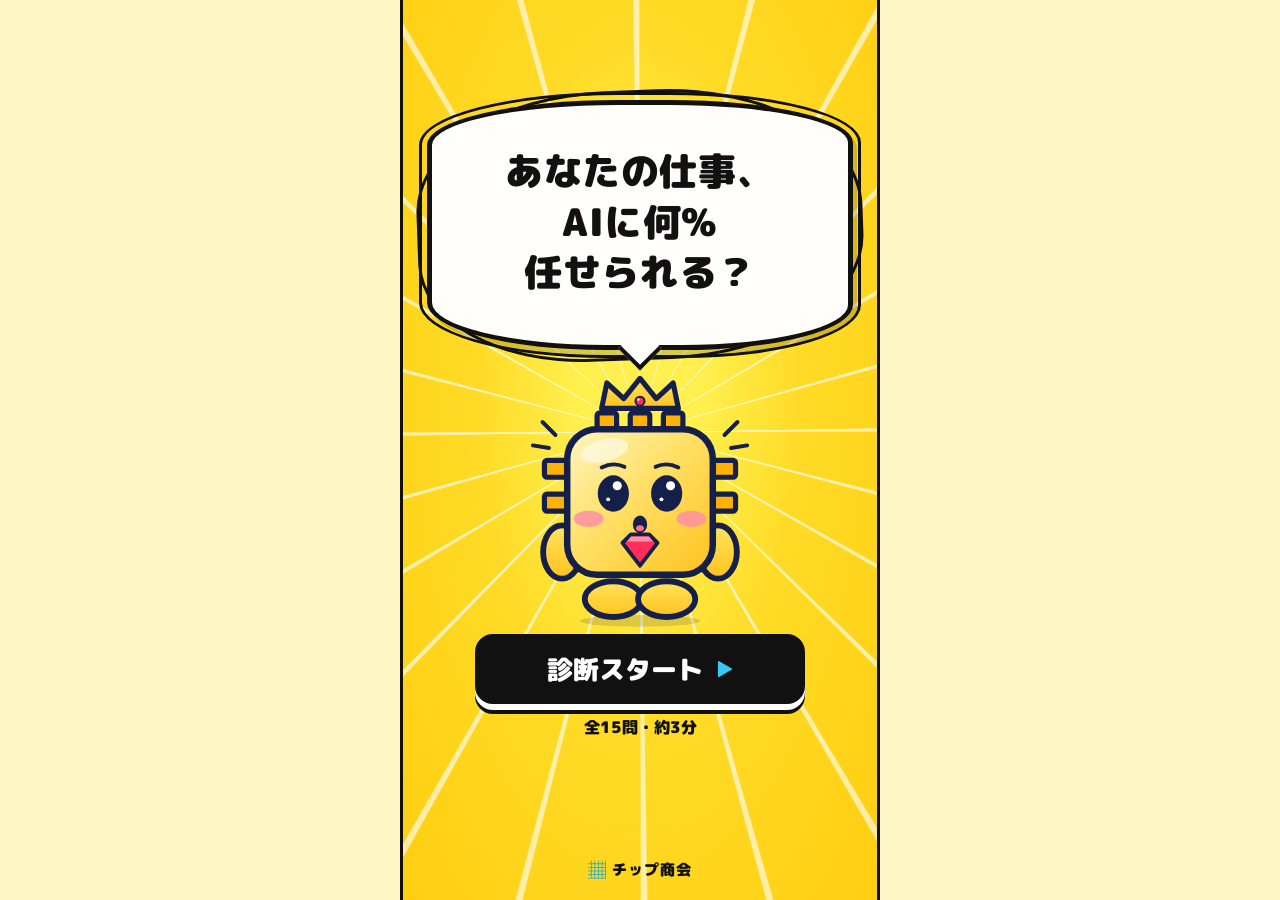
==== index.html @ 4c9c1ad2 "Add AI shindan app and project assets" ====
<!doctype html>
<html lang="ja">
  <head>
    <meta charset="utf-8">
    <meta name="viewport" content="width=device-width, initial-scale=1">
    <meta name="theme-color" content="#ffd928">
    <meta name="description" content="あなたの仕事、AIに何%任せられる？チップ商会のネタ診断。">
    <title>あなたの仕事、AIに何%任せられる？ | チップ商会</title>
    <link rel="preconnect" href="https://fonts.googleapis.com">
    <link rel="preconnect" href="https://fonts.gstatic.com" crossorigin>
    <link href="https://fonts.googleapis.com/css2?family=M+PLUS+Rounded+1c:wght@500;700;800;900&display=swap" rel="stylesheet">
    <link rel="stylesheet" href="css/style.css">
    <script src="js/data.js" defer></script>
    <script src="js/app.js" defer></script>
  </head>
  <body>
    <main class="app-frame" aria-live="polite">
      <section class="screen screen--top is-active" id="screen-top" aria-labelledby="top-title">
        <div class="burst burst--top" aria-hidden="true"></div>
        <div class="screen-content top-content">
          <div class="speech speech--hero">
            <h1 id="top-title">あなたの仕事、<br>AIに何%<br>任せられる？</h1>
          </div>
          <img class="character character--top" src="assets/chip_surprised.svg" alt="びっくりしたチップくん">
          <div class="top-actions">
            <button class="button button--start" type="button" data-go="jobs">診断スタート <span aria-hidden="true">▶</span></button>
            <p class="duration">全15問・約3分</p>
          </div>
        </div>
        <p class="brand"><span class="brand-chip" aria-hidden="true">▦</span> チップ商会</p>
      </section>

      <section class="screen screen--jobs" id="screen-jobs" aria-labelledby="jobs-title" hidden>
        <div class="screen-content">
          <header class="screen-header">
            <div class="speech speech--header"><h1 id="jobs-title">まずはあなたの<br>職種を教えて</h1></div>
          </header>
          <div class="job-grid" id="job-list" aria-label="職種を選択"></div>
          <p class="brand brand--bottom"><span class="brand-chip" aria-hidden="true">▦</span> チップ商会</p>
        </div>
      </section>

      <section class="screen screen--question" id="screen-question" aria-labelledby="question-title" hidden>
        <div class="screen-content question-content">
          <div class="progress-wrap">
            <span class="progress-label">質問</span>
            <div class="progress-track" id="question-progress" role="progressbar" aria-label="診断の進捗" aria-valuemin="0" aria-valuemax="15" aria-valuenow="1"><span class="progress-fill" id="progress-fill"></span></div>
            <span class="progress-count"><span id="question-number">1</span> <i>/ 15</i></span>
            <img class="character character--thinking" src="assets/chip_thinking.svg" alt="考えるチップくん">
          </div>
          <div class="question-panel">
            <p class="question-kicker">QUESTION <span>01</span></p>
            <h1 id="question-title"></h1>
            <span class="panel-star panel-star--one" aria-hidden="true">✦</span>
            <span class="panel-star panel-star--two" aria-hidden="true">✦</span>
          </div>
          <div class="answer-list" id="answer-list" aria-label="回答を選択"></div>
          <button class="button button--back" id="back-question" type="button"><span aria-hidden="true">←</span> ひとつ戻る</button>
          <p class="brand"><span class="brand-chip" aria-hidden="true">▦</span> チップ商会</p>
        </div>
      </section>

      <section class="screen screen--result" id="screen-result" aria-labelledby="result-title" hidden>
        <div class="screen-content result-content">
          <p class="result-intro" id="result-title">あなたの仕事、<br>AIに任せられるのは…</p>
          <div class="result-number" id="result-percentage" aria-label="結果を計算中"><span>0</span><small>%</small></div>
          <div class="speech speech--result" id="result-type-bubble"><h1 id="result-type-title"></h1></div>
          <img class="character character--happy" src="assets/chip_happy.svg" alt="うれしそうなチップくん">
          <div class="result-card result-card--type">
            <p class="card-eyebrow">診断タイプ</p>
            <p class="card-lead" id="result-type-message"></p>
          </div>
          <div class="result-card result-card--job">
            <p class="job-message" id="job-message"></p>
          </div>
          <p class="disclaimer">この診断はネタです。科学的な根拠はありません。</p>
          <button class="button button--again" type="button" data-go="top">もう一度診断 <span aria-hidden="true">↻</span></button>
          <p class="brand"><span class="brand-chip" aria-hidden="true">▦</span> チップ商会</p>
        </div>
      </section>
    </main>
  </body>
</html>
---- css/style.css ----
:root {
  color-scheme: light;
  --yellow: #ffdb27;
  --yellow-deep: #ffc914;
  --ink: #111111;
  --paper: #fffefa;
  --blue: #39c7f4;
  --blue-deep: #0ba7df;
  --shadow: 0 5px 0 var(--ink);
  font-family: "M PLUS Rounded 1c", "Yu Gothic", "Meiryo", sans-serif;
  font-synthesis: none;
  text-rendering: optimizeLegibility;
}

* { box-sizing: border-box; }

html { min-width: 320px; background: var(--yellow); }

body {
  min-width: 320px;
  min-height: 100vh;
  margin: 0;
  color: var(--ink);
  background: #fff8c6;
}

button { font: inherit; }

.app-frame {
  position: relative;
  isolation: isolate;
  width: min(100%, 480px);
  min-height: 100svh;
  margin-inline: auto;
  overflow: hidden;
  border-inline: 3px solid var(--ink);
  background:
    repeating-conic-gradient(from -8deg at 50% 48%, transparent 0deg 7deg, rgb(255 255 255 / 62%) 7.2deg 7.8deg, transparent 8deg 15deg),
    radial-gradient(ellipse at 50% 43%, #fff04f 0 18%, var(--yellow) 48%, #ffce11 100%);
}

.app-frame::before,
.app-frame::after {
  position: fixed;
  z-index: -1;
  top: 0;
  bottom: 0;
  width: max(0px, calc((100vw - 480px) / 2));
  content: "";
  background: var(--yellow);
}

.app-frame::before { right: 100%; }
.app-frame::after { left: 100%; }

.screen {
  position: relative;
  min-height: 100svh;
  padding: 24px 18px 22px;
  overflow: hidden;
  animation: screen-in 340ms cubic-bezier(.2,.75,.25,1) both;
}

.screen[hidden] { display: none; }
.screen-content { position: relative; z-index: 1; display: flex; flex-direction: column; min-height: calc(100svh - 46px); }

.screen--top { padding: 18px 18px 80px; }
.screen--top .screen-content { min-height: calc(100svh - 98px); }
.screen--top > .brand { position: absolute; right: 18px; bottom: 17px; left: 18px; margin: 0; text-align: center; }
.top-content { align-items: center; justify-content: center; gap: 0; text-align: center; }

.speech {
  position: relative;
  display: grid;
  place-items: center;
  border: 5px solid var(--ink);
  color: var(--ink);
  background: var(--paper);
  box-shadow: 4px 5px 0 rgb(0 0 0 / 16%);
  text-align: center;
}

.speech::after {
  position: absolute;
  z-index: 1;
  bottom: -19px;
  left: 50%;
  width: 27px;
  height: 27px;
  border-right: 4px solid var(--ink);
  border-bottom: 4px solid var(--ink);
  background: var(--paper);
  content: "";
  transform: translateX(-50%) rotate(45deg);
}

.speech--hero {
  width: 100%;
  min-height: clamp(188px, 29svh, 250px);
  padding: 18px 8px 23px;
  border-radius: 45% 43% 40% 42% / 18% 17% 18% 19%;
  outline: 3px solid var(--ink);
  outline-offset: 5px;
}

.speech--hero::before {
  position: absolute;
  inset: -15px;
  z-index: -1;
  border: 3px solid var(--ink);
  border-radius: 43% 45% 44% 38%;
  content: "";
  transform: rotate(-2deg);
}

h1, p { margin-top: 0; }
.speech h1 { margin: 0; font-size: clamp(1.7rem, 7.8vw, 2.4rem); font-weight: 900; line-height: 1.32; letter-spacing: .015em; }

.character { display: block; object-fit: contain; }
.character--top { width: min(60vw, 260px); height: min(60vw, 260px); margin: 20px auto 4px; }
.character--thinking { grid-column: 4; grid-row: 1; width: 88px; height: 88px; align-self: center; }
.character--happy { width: clamp(104px, 32vw, 132px); height: clamp(104px, 32vw, 132px); margin: 16px auto 12px; }

.top-actions { width: 100%; margin-top: 0; }
.button {
  position: relative;
  display: inline-flex;
  align-items: center;
  justify-content: center;
  gap: 12px;
  min-height: 58px;
  padding: 12px 18px;
  border: 4px solid var(--ink);
  border-radius: 18px;
  color: white;
  background: var(--ink);
  box-shadow: 0 6px 0 white, 0 10px 0 var(--ink);
  font-size: 1.3rem;
  font-weight: 900;
  cursor: pointer;
  transition: transform 130ms ease, box-shadow 130ms ease, background 130ms ease;
}

.button:hover { transform: translateY(-2px); }
.button:active, .button.is-pressed { transform: translateY(4px) scale(.985); box-shadow: 0 2px 0 white, 0 5px 0 var(--ink); }
.button:focus-visible, .job-card:focus-visible, .answer-card:focus-visible { outline: 4px solid var(--blue-deep); outline-offset: 4px; }
.button--start { width: min(100%, 330px); min-height: 68px; font-size: 1.6rem; }
.button--start span { color: var(--blue); font-size: 1.2rem; }
.duration { margin: 12px 0 0; font-size: 1rem; font-weight: 900; }
.brand { margin: 19px 0 0; font-size: .96rem; font-weight: 900; letter-spacing: .06em; }
.brand-chip { color: var(--blue-deep); font-size: 1.2em; vertical-align: -1px; }

.screen--jobs { padding-top: 21px; }
.screen-header { position: relative; display: flex; align-items: center; justify-content: center; min-height: 124px; margin-bottom: 14px; }
.speech--header { width: 100%; min-height: 112px; padding: 12px 14px 16px; border-width: 4px; border-radius: 22px 25px 20px 25px; transform: rotate(-1deg); }
.speech--header::after { left: 70%; width: 19px; height: 19px; border-width: 3px; }
.speech--header h1 { font-size: clamp(1.25rem, 6vw, 1.8rem); line-height: 1.34; }
.job-grid { display: grid; grid-template-columns: repeat(2, minmax(0, 1fr)); gap: 10px; }
.job-card {
  display: flex;
  align-items: center;
  gap: 7px;
  min-width: 0;
  min-height: 58px;
  padding: 8px 9px;
  border: 3px solid var(--ink);
  border-radius: 12px;
  color: var(--ink);
  background: var(--paper);
  box-shadow: 0 4px 0 var(--ink);
  text-align: left;
  cursor: pointer;
  transition: transform 120ms ease, background 120ms ease, box-shadow 120ms ease;
}
.job-card:hover { background: #e8faff; transform: translateY(-2px); }
.job-card:active { box-shadow: 0 1px 0 var(--ink); transform: translateY(3px); }
.job-icon { display: grid; flex: 0 0 26px; place-items: center; width: 26px; color: var(--blue-deep); font-size: 1.25rem; font-weight: 900; text-align: center; }
.job-label { overflow-wrap: anywhere; font-size: clamp(.69rem, 3.15vw, .88rem); font-weight: 900; line-height: 1.3; }
.brand--bottom { margin-top: auto; padding-top: 19px; text-align: center; }

.screen--question { padding-top: 29px; }
.question-content { align-items: stretch; }
.progress-wrap { display: grid; grid-template-columns: auto minmax(0, 1fr) auto 88px; align-items: center; gap: 8px; margin: 0 2px 20px; }
.progress-label { font-size: .8rem; font-weight: 900; }
.progress-track { height: 18px; overflow: hidden; border: 3px solid var(--ink); border-radius: 99px; background: white; }
.progress-fill { display: block; width: 6.67%; height: 100%; border-radius: inherit; background: var(--blue); }
.progress-count { font-size: 1.45rem; font-weight: 900; white-space: nowrap; }
.progress-count i { font-size: .85rem; font-style: normal; }
.question-panel { position: relative; display: grid; place-items: center; min-height: 245px; margin: 0 3px 25px; padding: 39px 20px 25px; border: 4px solid var(--ink); background: var(--paper); box-shadow: 6px 6px 0 var(--blue); clip-path: polygon(2% 3%, 97% 0, 100% 8%, 98% 91%, 91% 96%, 5% 100%, 0 91%, 2% 14%); }
.question-kicker { position: absolute; top: 14px; left: 20px; margin: 0; color: #444; font-size: .74rem; font-weight: 900; letter-spacing: .16em; }
.question-kicker span { color: var(--blue-deep); }
.question-panel h1 { max-width: 300px; margin: 13px 0 0; font-size: clamp(1.55rem, 7vw, 2rem); font-weight: 900; line-height: 1.4; text-align: center; }
.panel-star { position: absolute; color: var(--blue); font-size: 1.65rem; -webkit-text-stroke: 1px var(--ink); }
.panel-star--one { top: 34px; right: 20px; }
.panel-star--two { bottom: 16px; left: 18px; font-size: 1rem; }
.answer-list { display: grid; gap: 12px; }
.answer-card { display: grid; grid-template-columns: 32px minmax(0, 1fr) 16px; align-items: center; gap: 9px; min-height: 61px; padding: 9px 13px; border: 3px solid var(--ink); border-radius: 18px; color: var(--ink); background: white; box-shadow: 0 5px 0 var(--blue), 0 8px 0 var(--ink); font-size: 1.02rem; font-weight: 900; text-align: left; cursor: pointer; transition: transform 120ms ease, box-shadow 120ms ease, background 120ms ease; }
.answer-card:hover { background: #f1fcff; transform: translateY(-2px); }
.answer-card:active, .answer-card.is-pressed { background: #e0f9ff; box-shadow: 0 1px 0 var(--blue), 0 4px 0 var(--ink); transform: translateY(4px) scale(.99); }
.answer-number { color: var(--blue-deep); font-size: .75rem; font-weight: 900; }
.answer-label { line-height: 1.4; }
.answer-arrow { color: var(--blue-deep); font-size: 1.7rem; line-height: 1; }
.button--back { align-self: center; min-height: 43px; margin-top: 21px; padding: 8px 13px; border-width: 3px; border-radius: 14px; color: var(--ink); background: white; box-shadow: 0 4px 0 var(--ink); font-size: .88rem; }
.question-content > .brand { margin-top: auto; padding-top: 22px; text-align: center; }

.screen--result { padding-top: 28px; }
.result-content { align-items: center; text-align: center; }
.result-intro { margin-bottom: 0; font-size: clamp(1.35rem, 6vw, 1.75rem); font-weight: 900; line-height: 1.35; text-shadow: 1px 2px 0 white; }
.result-number { position: relative; display: flex; align-items: baseline; justify-content: center; width: 100%; margin: -3px 0 -4px; color: white; font-family: Arial, sans-serif; font-size: clamp(8rem, 46vw, 12rem); font-weight: 1000; line-height: .98; letter-spacing: -.09em; -webkit-text-stroke: 5px var(--ink); paint-order: stroke fill; text-shadow: 7px 7px 0 var(--ink); }
.result-number small { margin-left: 5px; font-size: .42em; letter-spacing: -.06em; }
.speech--result { width: 100%; min-height: 92px; padding: 10px 11px 15px; border-width: 4px; border-radius: 20px 27px 22px 23px; box-shadow: 4px 5px 0 var(--blue); opacity: 0; transform: scale(.8) rotate(-1deg); }
.speech--result.is-pop { animation: bubble-pop 420ms cubic-bezier(.2, 1.5, .45, 1) both; }
.speech--result::after { bottom: -13px; left: 24%; width: 18px; height: 18px; border-width: 3px; }
.speech--result h1 { font-size: clamp(1.4rem, 6.8vw, 1.9rem); line-height: 1.3; }
.result-card { width: 100%; padding: 14px 14px 16px; border: 3px solid var(--ink); border-radius: 16px; background: white; box-shadow: 0 5px 0 var(--ink); }
.card-eyebrow { margin: 0 0 5px; font-size: .9rem; font-weight: 800; }
.card-lead { margin: 0; font-size: 1.08rem; font-weight: 900; line-height: 1.45; }
.job-message { margin: 0; font-size: .88rem; font-weight: 800; line-height: 1.65; }
.disclaimer { margin: 16px 0 8px; font-size: .72rem; font-weight: 800; }
.button--again { width: 100%; min-height: 55px; color: var(--ink); background: white; box-shadow: 0 5px 0 var(--ink); font-size: 1.08rem; }
.button--again span { color: var(--blue-deep); font-size: 1.3rem; }
.result-content > .brand { margin-top: 18px; }

@keyframes screen-in { from { opacity: 0; transform: translateY(10px); } to { opacity: 1; transform: translateY(0); } }
@keyframes bubble-pop { 0% { opacity: 0; transform: scale(.7) rotate(-1deg); } 72% { opacity: 1; transform: scale(1.06) rotate(1deg); } 100% { opacity: 1; transform: scale(1) rotate(-1deg); } }

@media (min-width: 420px) {
  .screen { padding-right: 24px; padding-left: 24px; }
  .screen--top { padding-right: 24px; padding-left: 24px; }
  .screen--top > .brand { right: 24px; left: 24px; }
  .job-grid { gap: 12px; }
  .job-card { min-height: 61px; padding-inline: 11px; }
}

@media (max-height: 700px) and (max-width: 419px) {
  .screen--top { padding-top: 12px; padding-bottom: 72px; }
  .screen--top .screen-content { min-height: calc(100svh - 84px); }
  .screen--top > .brand { bottom: 14px; }
  .speech--hero { min-height: 170px; }
  .character--top { width: min(60vw, 230px); height: min(60vw, 230px); margin-block: 16px 2px; }
  .duration { margin-top: 9px; }
  .screen--jobs { padding-top: 14px; }
  .screen-header { min-height: 108px; margin-bottom: 8px; }
  .job-grid { gap: 8px; }
  .job-card { min-height: 52px; }
}

@media (prefers-reduced-motion: reduce) {
  *, *::before, *::after { scroll-behavior: auto !important; animation-duration: .01ms !important; animation-iteration-count: 1 !important; transition-duration: .01ms !important; }
}
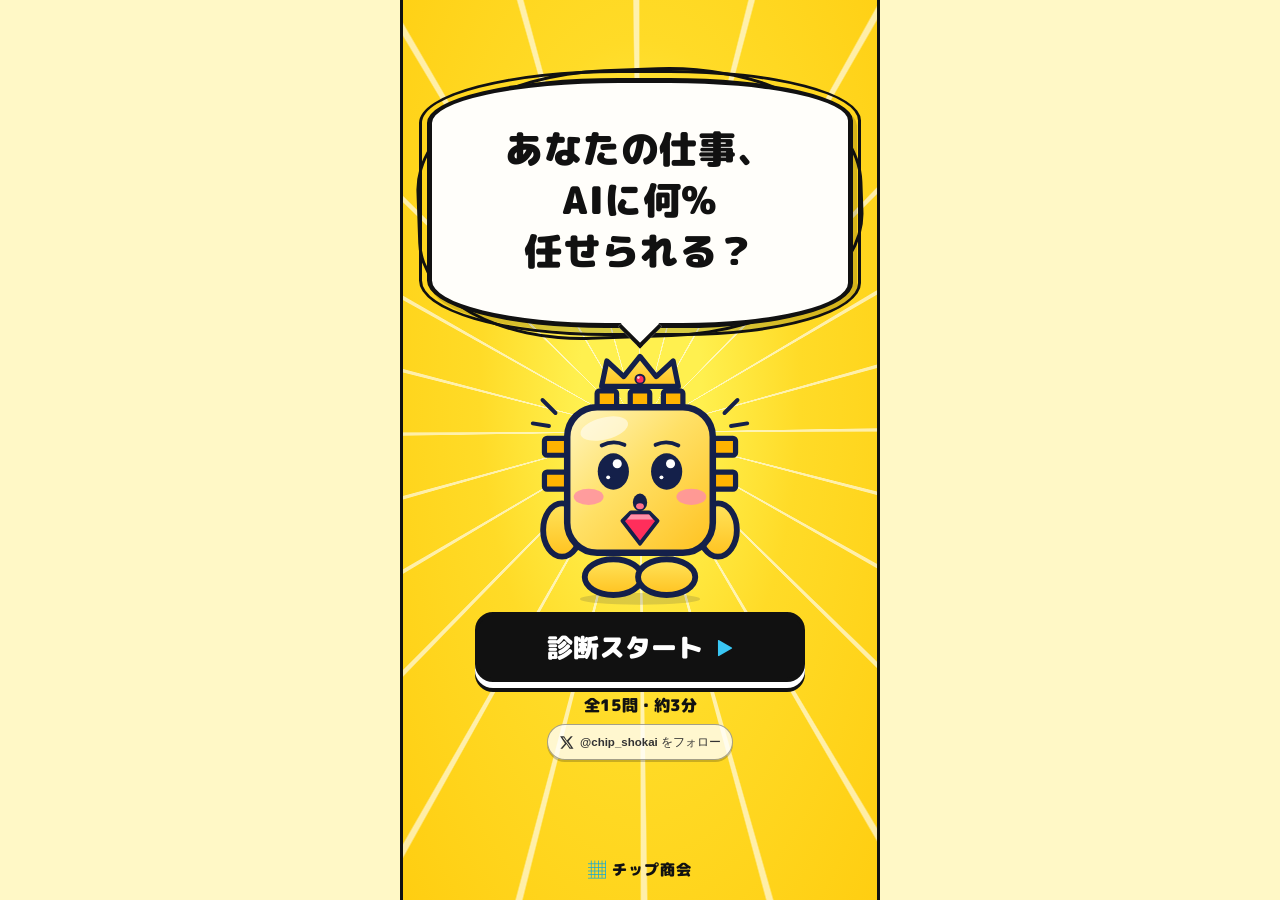
==== commit dbd81c66: "Add X follow links and tracking" ====
--- a/index.html
+++ b/index.html
@@ -1,6 +1,15 @@
 <!doctype html>
 <html lang="ja">
   <head>
+    <!-- Google tag (gtag.js) -->
+    <script async src="https://www.googletagmanager.com/gtag/js?id=G-72VSSQLHS0"></script>
+    <script>
+      window.dataLayer = window.dataLayer || [];
+      function gtag(){dataLayer.push(arguments);}
+      window.gtag = gtag;
+      gtag('js', new Date());
+      gtag('config', 'G-72VSSQLHS0');
+    </script>
     <meta charset="utf-8">
     <meta name="viewport" content="width=device-width, initial-scale=1">
     <meta name="theme-color" content="#ffd928">
@@ -10,6 +19,8 @@
     <link rel="preconnect" href="https://fonts.gstatic.com" crossorigin>
     <link href="https://fonts.googleapis.com/css2?family=M+PLUS+Rounded+1c:wght@500;700;800;900&display=swap" rel="stylesheet">
     <link rel="stylesheet" href="css/style.css">
+    <script src="js/x-follow-tracking.js" defer></script>
+    <script src="js/site-config.js" defer></script>
     <script src="js/data.js" defer></script>
     <script src="js/app.js" defer></script>
   </head>
@@ -25,6 +36,7 @@
           <div class="top-actions">
             <button class="button button--start" type="button" data-go="jobs">診断スタート <span aria-hidden="true">▶</span></button>
             <p class="duration">全15問・約3分</p>
+            <a class="x-follow-link " href="https://x.com/chip_shokai" target="_blank" rel="noopener noreferrer" data-x-follow data-follow-placement="top"><svg class="x-follow-icon" viewBox="0 0 24 24" aria-hidden="true"><path d="M18.9 2H22l-6.8 7.8L23.2 22h-6.3L12 14.4 5.4 22H2.3l7.3-8.4L1.8 2h6.4l4.4 6.9L18.9 2Zm-1.1 18h1.7L7.4 3.9H5.6L17.8 20Z"/></svg><span>@chip_shokai をフォロー</span></a>
           </div>
         </div>
         <p class="brand"><span class="brand-chip" aria-hidden="true">▦</span> チップ商会</p>
@@ -73,7 +85,17 @@
           <div class="result-card result-card--job">
             <p class="job-message" id="job-message"></p>
           </div>
+          <div class="share-actions" aria-label="診断結果をシェア">
+            <button class="share-button" type="button" data-share-platform="x"><span class="share-icon share-icon--x" aria-hidden="true">𝕏</span><span>X</span></button>
+            <button class="share-button" type="button" data-share-platform="line"><svg class="share-icon" viewBox="0 0 24 24" aria-hidden="true"><path d="M12 3C6.8 3 2.5 6.4 2.5 10.6c0 2.3 1.4 4.4 3.6 5.7l-.8 3.1 3.5-1.8c1 .3 2.1.5 3.2.5 5.2 0 9.5-3.4 9.5-7.6S17.2 3 12 3Zm-4.4 9.1V8.7h1v3.4h1.8v.9H7.6Zm3.5 0V8.7h1v4.3h-1Zm2.4 0V8.7h.9l2 2.7V8.7h1v4.3h-.9l-2-2.7v2.7h-1Z"/></svg><span>LINE</span></button>
+            <button class="share-button" type="button" data-share-platform="threads"><span class="share-icon share-icon--threads" aria-hidden="true">@</span><span>Threads</span></button>
+            <button class="share-button" type="button" data-share-platform="facebook"><span class="share-icon share-icon--facebook" aria-hidden="true">f</span><span>Facebook</span></button>
+            <button class="share-button share-button--copy" type="button" data-share-platform="copy_link"><svg class="share-icon" viewBox="0 0 24 24" aria-hidden="true"><path d="M8.5 12.8 6.9 14.4a3.2 3.2 0 0 0 4.5 4.5l3.1-3.1a3.2 3.2 0 0 0 0-4.5l-.7-.7-1.3 1.3.7.7a1.4 1.4 0 0 1 0 1.9l-3.1 3.1a1.4 1.4 0 0 1-1.9-1.9l1.6-1.6-1.3-1.3Zm7-1.6 1.6-1.6a3.2 3.2 0 1 0-4.5-4.5L9.5 8.2a3.2 3.2 0 0 0 0 4.5l.7.7 1.3-1.3-.7-.7a1.4 1.4 0 0 1 0-1.9l3.1-3.1a1.4 1.4 0 0 1 1.9 1.9l-1.6 1.6 1.3 1.3ZM8.2 14.1l7.1-7.1 1.3 1.3-7.1 7.1-1.3-1.3Z"/></svg><span>リンクをコピー</span></button>
+          </div>
+          <p class="copy-feedback" id="copy-feedback" role="status" aria-live="polite"></p>
+          <a class="x-follow-link " href="https://x.com/chip_shokai" target="_blank" rel="noopener noreferrer" data-x-follow data-follow-placement="result"><svg class="x-follow-icon" viewBox="0 0 24 24" aria-hidden="true"><path d="M18.9 2H22l-6.8 7.8L23.2 22h-6.3L12 14.4 5.4 22H2.3l7.3-8.4L1.8 2h6.4l4.4 6.9L18.9 2Zm-1.1 18h1.7L7.4 3.9H5.6L17.8 20Z"/></svg><span>@chip_shokai をフォロー</span></a>
           <p class="disclaimer">この診断はネタです。科学的な根拠はありません。</p>
+          <p class="privacy-note">診断結果は匿名で集計しています</p>
           <button class="button button--again" type="button" data-go="top">もう一度診断 <span aria-hidden="true">↻</span></button>
           <p class="brand"><span class="brand-chip" aria-hidden="true">▦</span> チップ商会</p>
         </div>
--- a/css/style.css
+++ b/css/style.css
@@ -217,6 +217,7 @@
 .card-lead { margin: 0; font-size: 1.08rem; font-weight: 900; line-height: 1.45; }
 .job-message { margin: 0; font-size: .88rem; font-weight: 800; line-height: 1.65; }
 .disclaimer { margin: 16px 0 8px; font-size: .72rem; font-weight: 800; }
+.privacy-note { margin: 0 0 8px; color: #666; font-size: .65rem; font-weight: 700; }
 .button--again { width: 100%; min-height: 55px; color: var(--ink); background: white; box-shadow: 0 5px 0 var(--ink); font-size: 1.08rem; }
 .button--again span { color: var(--blue-deep); font-size: 1.3rem; }
 .result-content > .brand { margin-top: 18px; }
@@ -249,3 +250,33 @@
   *, *::before, *::after { scroll-behavior: auto !important; animation-duration: .01ms !important; animation-iteration-count: 1 !important; transition-duration: .01ms !important; }
 }
 
+
+
+/* Sharing controls */
+.share-actions { display: grid; grid-template-columns: repeat(2, minmax(0, 1fr)); gap: 11px; width: 100%; margin-top: 12px; }
+.share-button { display: flex; align-items: center; justify-content: center; gap: 8px; min-width: 0; min-height: 58px; padding: 10px 8px; border: 3px solid var(--ink); border-radius: 16px; color: var(--ink); background: white; box-shadow: 0 4px 0 var(--ink); font-size: .94rem; font-weight: 900; cursor: pointer; transition: transform .12s ease, box-shadow .12s ease; }
+.share-button:active { transform: translateY(3px); box-shadow: 0 1px 0 var(--ink); }
+.share-icon { display: block; flex: 0 0 24px; width: 24px; height: 24px; fill: currentColor; }
+.share-icon--x { font-family: Arial, sans-serif; font-size: 24px; line-height: 1; }
+.share-icon--threads { font-family: Georgia, serif; font-size: 25px; line-height: 1; }
+.share-icon--facebook { display: grid; place-items: center; border-radius: 50%; color: white; background: #1877f2; font: 900 21px/24px Arial, sans-serif; }
+.share-button--copy { grid-column: 1 / -1; }
+.copy-feedback { min-height: 1.2em; margin: 4px 0 0; color: #167a35; font-size: .82rem; font-weight: 800; }
+
+/* Static result pages used by social previews */
+.share-page-body { display: grid; min-height: 100svh; place-items: center; padding: 22px; background: var(--yellow); }
+.share-page-card { width: min(100%, 480px); padding: clamp(24px, 8vw, 40px); border: 4px solid var(--ink); border-radius: 28px; background: var(--paper); box-shadow: 9px 9px 0 var(--ink); text-align: center; }
+.share-page-brand { margin: 0 0 22px; color: var(--blue-deep); font-size: .9rem; font-weight: 900; }
+.share-page-kicker { margin: 0; font-size: 1.06rem; font-weight: 800; }
+.share-page-range { margin: 8px 0; color: #d18b00; font-size: 2rem; font-weight: 900; }
+.share-page-card h1 { margin: 12px 0; font-size: clamp(1.35rem, 6vw, 1.8rem); line-height: 1.35; }
+.share-page-description { margin: 12px 0 0; font-size: 1rem; font-weight: 700; line-height: 1.75; }
+.share-page-cta { display: flex; align-items: center; justify-content: center; width: 100%; min-height: 58px; margin-top: 26px; border: 3px solid var(--ink); border-radius: 16px; color: var(--ink); background: var(--yellow); box-shadow: 0 5px 0 var(--ink); font-size: 1.05rem; font-weight: 900; text-decoration: none; }
+.share-page-cta:active { transform: translateY(3px); box-shadow: 0 2px 0 var(--ink); }
+
+
+/* Quiet X follow links */
+.x-follow-link { display: inline-flex; align-items: center; justify-content: center; gap: 6px; min-height: 36px; margin: 7px auto 0; padding: 6px 11px; border: 1.5px solid rgb(17 17 17 / 38%); border-radius: 999px; color: #333; background: rgb(255 255 255 / 78%); font-size: .72rem; font-weight: 800; line-height: 1.25; text-decoration: none; box-shadow: 0 2px 0 rgb(17 17 17 / 22%); }
+.x-follow-link:hover { background: white; }
+.x-follow-icon { display: block; flex: 0 0 15px; width: 15px; height: 15px; fill: currentColor; }
+.x-follow-link--page { margin-top: 15px; }
